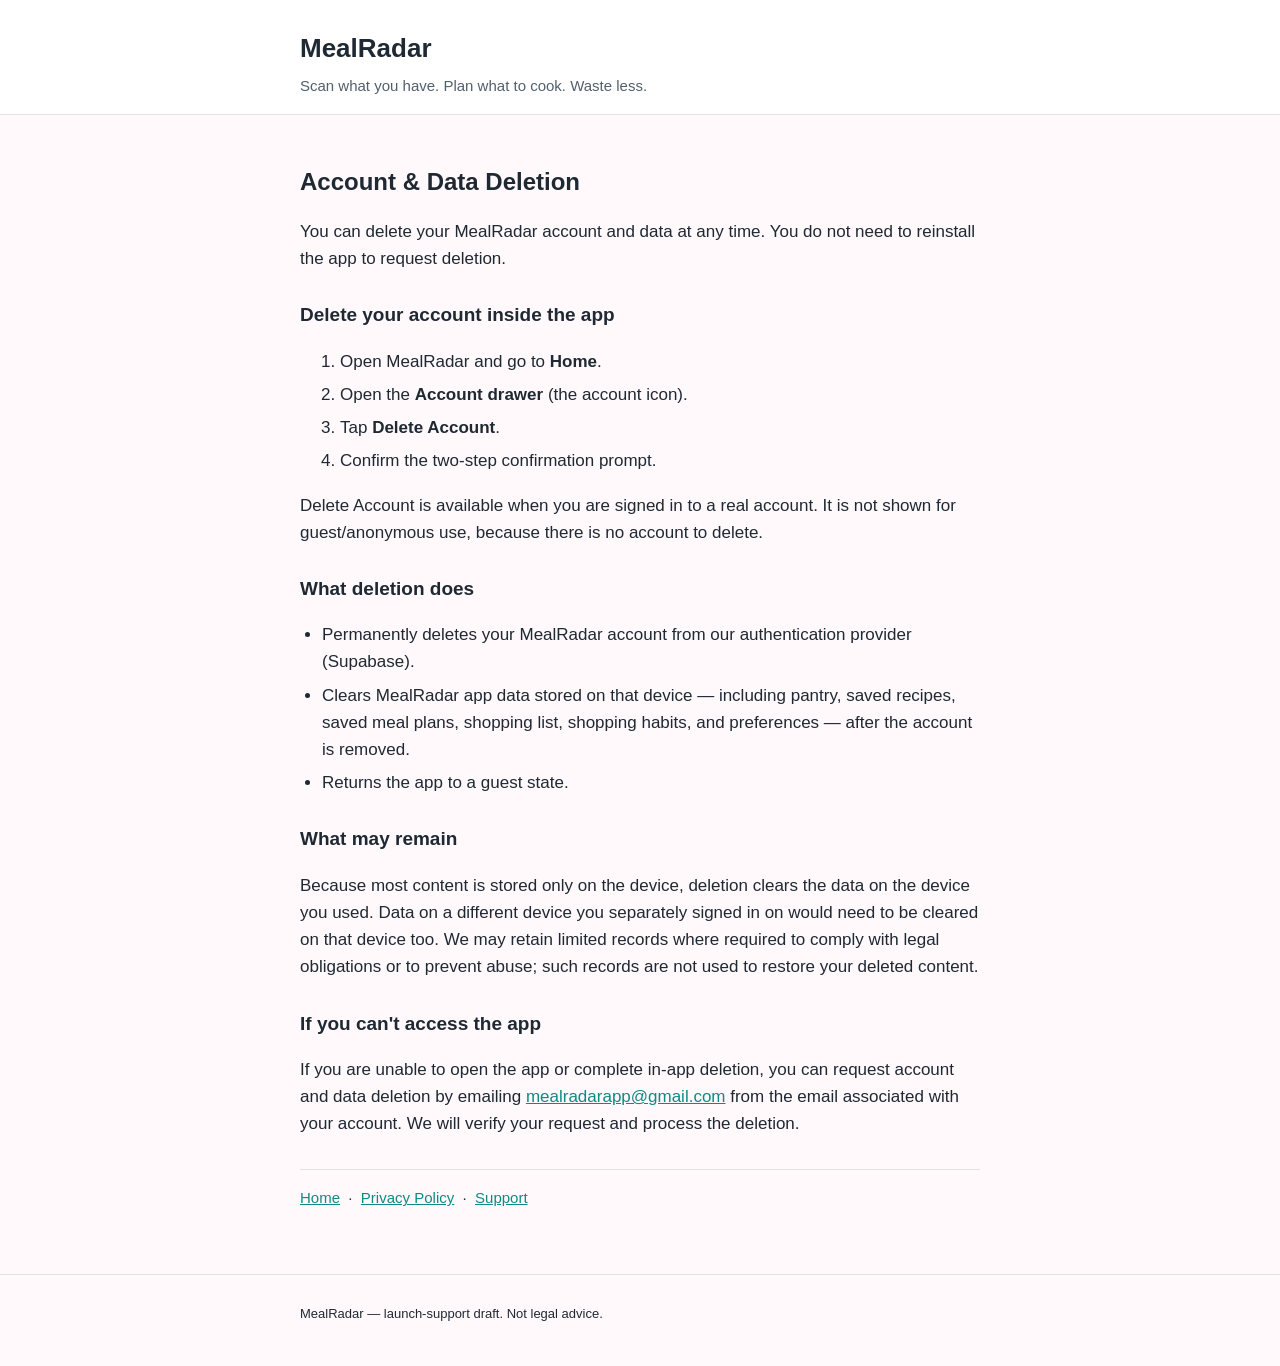
==== delete-account.html @ 0b4d072e "Initial MealRadar legal site" ====
<!DOCTYPE html>
<html lang="en">
<head>
  <meta charset="utf-8" />
  <meta name="viewport" content="width=device-width, initial-scale=1" />
  <title>MealRadar — Account &amp; Data Deletion</title>
  <meta name="description" content="How to delete your MealRadar account and data." />
  <link rel="stylesheet" href="styles.css" />
</head>
<body>
  <header class="site">
    <div class="wrap">
      <p class="brand">MealRadar</p>
      <p class="tagline">Scan what you have. Plan what to cook. Waste less.</p>
    </div>
  </header>

  <main class="wrap">
    <h1>Account &amp; Data Deletion</h1>
    <p>You can delete your MealRadar account and data at any time. You do not need
      to reinstall the app to request deletion.</p>

    <h2>Delete your account inside the app</h2>
    <ol>
      <li>Open MealRadar and go to <strong>Home</strong>.</li>
      <li>Open the <strong>Account drawer</strong> (the account icon).</li>
      <li>Tap <strong>Delete Account</strong>.</li>
      <li>Confirm the two-step confirmation prompt.</li>
    </ol>
    <p>Delete Account is available when you are signed in to a real account. It is
      not shown for guest/anonymous use, because there is no account to delete.</p>

    <h2>What deletion does</h2>
    <ul>
      <li>Permanently deletes your MealRadar account from our authentication
        provider (Supabase).</li>
      <li>Clears MealRadar app data stored on that device — including pantry,
        saved recipes, saved meal plans, shopping list, shopping habits, and
        preferences — after the account is removed.</li>
      <li>Returns the app to a guest state.</li>
    </ul>

    <h2>What may remain</h2>
    <p>Because most content is stored only on the device, deletion clears the data
      on the device you used. Data on a different device you separately signed in
      on would need to be cleared on that device too. We may retain limited
      records where required to comply with legal obligations or to prevent
      abuse; such records are not used to restore your deleted content.</p>

    <h2>If you can't access the app</h2>
    <p>If you are unable to open the app or complete in-app deletion, you can
      request account and data deletion by emailing
      <a href="mailto:mealradarapp@gmail.com">mealradarapp@gmail.com</a> from the email
      associated with your account. We will verify your request and process the
      deletion.
    </p>

    <div class="backlinks">
      <a href="index.html">Home</a> &nbsp;·&nbsp;
      <a href="privacy.html">Privacy Policy</a> &nbsp;·&nbsp;
      <a href="support.html">Support</a>
    </div>
  </main>

  <footer class="site">
    <div class="wrap">
      <p>MealRadar — launch-support draft. Not legal advice.</p>
    </div>
  </footer>
</body>
</html>
---- styles.css ----
/* MealRadar legal/support static styles. No external fonts, CDNs, or scripts. */
:root {
  --bg: #fff9fb;
  --surface: #ffffff;
  --text: #1f2933;
  --muted: #52606d;
  --accent: #0f8a82; /* teal — meets contrast on white */
  --border: #e2e2e6;
  --maxw: 720px;
}

* { box-sizing: border-box; }

html { -webkit-text-size-adjust: 100%; }

body {
  margin: 0;
  background: var(--bg);
  color: var(--text);
  font-family: -apple-system, BlinkMacSystemFont, "Segoe UI", Roboto, Helvetica, Arial, sans-serif;
  line-height: 1.6;
  font-size: 17px;
}

.wrap {
  max-width: var(--maxw);
  margin: 0 auto;
  padding: 24px 20px 64px;
}

header.site {
  border-bottom: 1px solid var(--border);
  background: var(--surface);
}

header.site .wrap {
  padding-bottom: 16px;
  padding-top: 28px;
}

.brand {
  font-size: 26px;
  font-weight: 800;
  margin: 0;
  color: var(--text);
}

.tagline {
  margin: 4px 0 0;
  color: var(--muted);
  font-size: 15px;
}

h1 { font-size: 24px; margin: 24px 0 8px; }
h2 { font-size: 19px; margin: 28px 0 8px; }
p, li { color: var(--text); }
.muted { color: var(--muted); }
.small { font-size: 14px; }

a { color: var(--accent); }
a:focus-visible { outline: 3px solid var(--accent); outline-offset: 2px; border-radius: 4px; }

ul { padding-left: 22px; }
li { margin-bottom: 6px; }

.card {
  background: var(--surface);
  border: 1px solid var(--border);
  border-radius: 14px;
  padding: 18px 18px;
  margin: 14px 0;
}

.nav-links {
  list-style: none;
  padding: 0;
  margin: 16px 0 0;
  display: flex;
  flex-wrap: wrap;
  gap: 12px;
}

.nav-links a {
  display: inline-block;
  padding: 12px 16px;
  border: 1px solid var(--border);
  border-radius: 12px;
  background: var(--surface);
  text-decoration: none;
  font-weight: 700;
  min-height: 44px;
}

.todo {
  background: #fff4e5;
  border: 1px solid #f0c27a;
  color: #6b4a16;
  border-radius: 10px;
  padding: 10px 14px;
  font-size: 14px;
}

.backlinks {
  margin-top: 32px;
  padding-top: 16px;
  border-top: 1px solid var(--border);
  font-size: 15px;
}

footer.site {
  border-top: 1px solid var(--border);
  color: var(--muted);
  font-size: 13px;
}

footer.site .wrap { padding-top: 16px; padding-bottom: 28px; }

@media (max-width: 480px) {
  body { font-size: 16px; }
  .brand { font-size: 22px; }
}
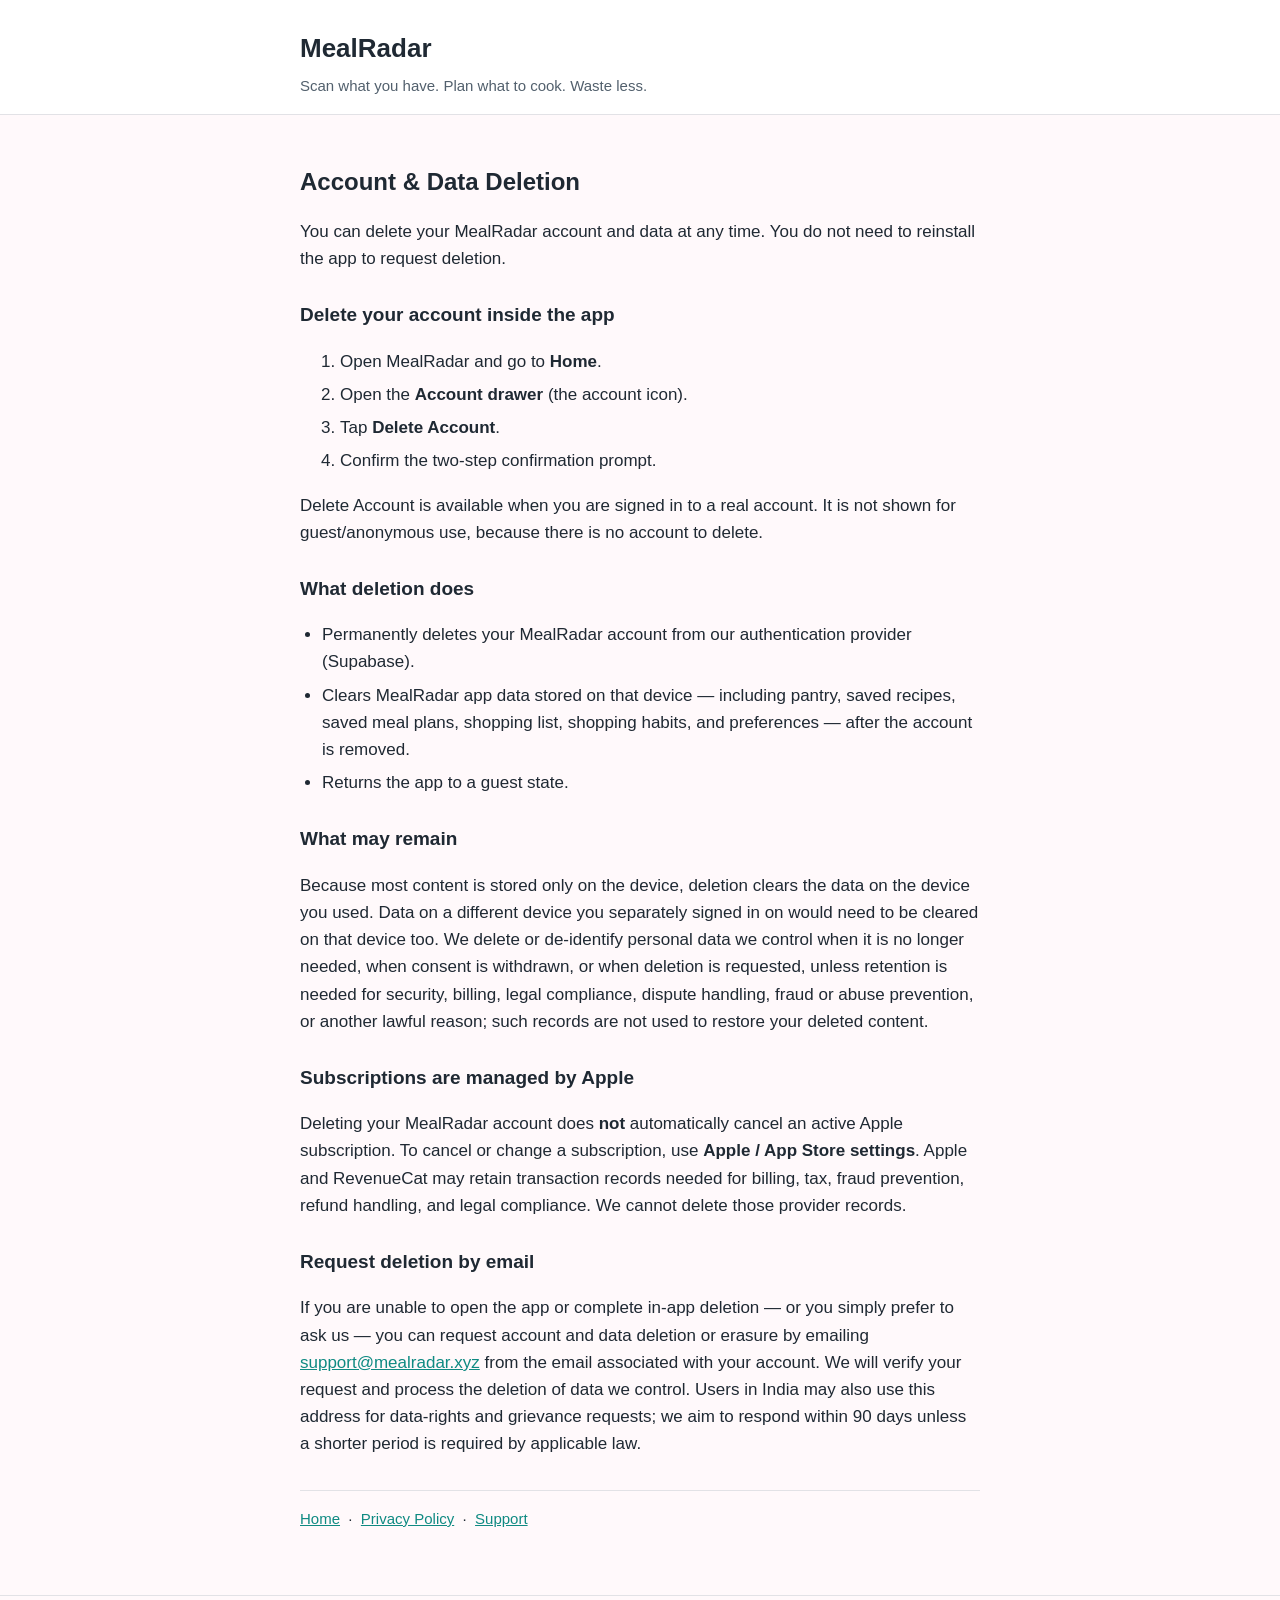
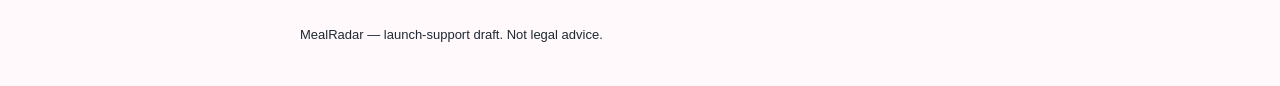
==== commit e67c45aa: "Update privacy pages for DPDP readiness" ====
--- a/delete-account.html
+++ b/delete-account.html
@@ -43,17 +43,29 @@
     <h2>What may remain</h2>
     <p>Because most content is stored only on the device, deletion clears the data
       on the device you used. Data on a different device you separately signed in
-      on would need to be cleared on that device too. We may retain limited
-      records where required to comply with legal obligations or to prevent
-      abuse; such records are not used to restore your deleted content.</p>
+      on would need to be cleared on that device too. We delete or de-identify
+      personal data we control when it is no longer needed, when consent is
+      withdrawn, or when deletion is requested, unless retention is needed for
+      security, billing, legal compliance, dispute handling, fraud or abuse
+      prevention, or another lawful reason; such records are not used to restore
+      your deleted content.</p>
 
-    <h2>If you can't access the app</h2>
-    <p>If you are unable to open the app or complete in-app deletion, you can
-      request account and data deletion by emailing
-      <a href="mailto:mealradarapp@gmail.com">mealradarapp@gmail.com</a> from the email
-      associated with your account. We will verify your request and process the
-      deletion.
-    </p>
+    <h2>Subscriptions are managed by Apple</h2>
+    <p>Deleting your MealRadar account does <strong>not</strong> automatically
+      cancel an active Apple subscription. To cancel or change a subscription, use
+      <strong>Apple / App Store settings</strong>. Apple and RevenueCat may retain
+      transaction records needed for billing, tax, fraud prevention, refund
+      handling, and legal compliance. We cannot delete those provider records.</p>
+
+    <h2>Request deletion by email</h2>
+    <p>If you are unable to open the app or complete in-app deletion — or you
+      simply prefer to ask us — you can request account and data deletion or
+      erasure by emailing
+      <a href="mailto:support@mealradar.xyz">support@mealradar.xyz</a> from the
+      email associated with your account. We will verify your request and process
+      the deletion of data we control. Users in India may also use this address
+      for data-rights and grievance requests; we aim to respond within 90 days
+      unless a shorter period is required by applicable law.</p>
 
     <div class="backlinks">
       <a href="index.html">Home</a> &nbsp;·&nbsp;
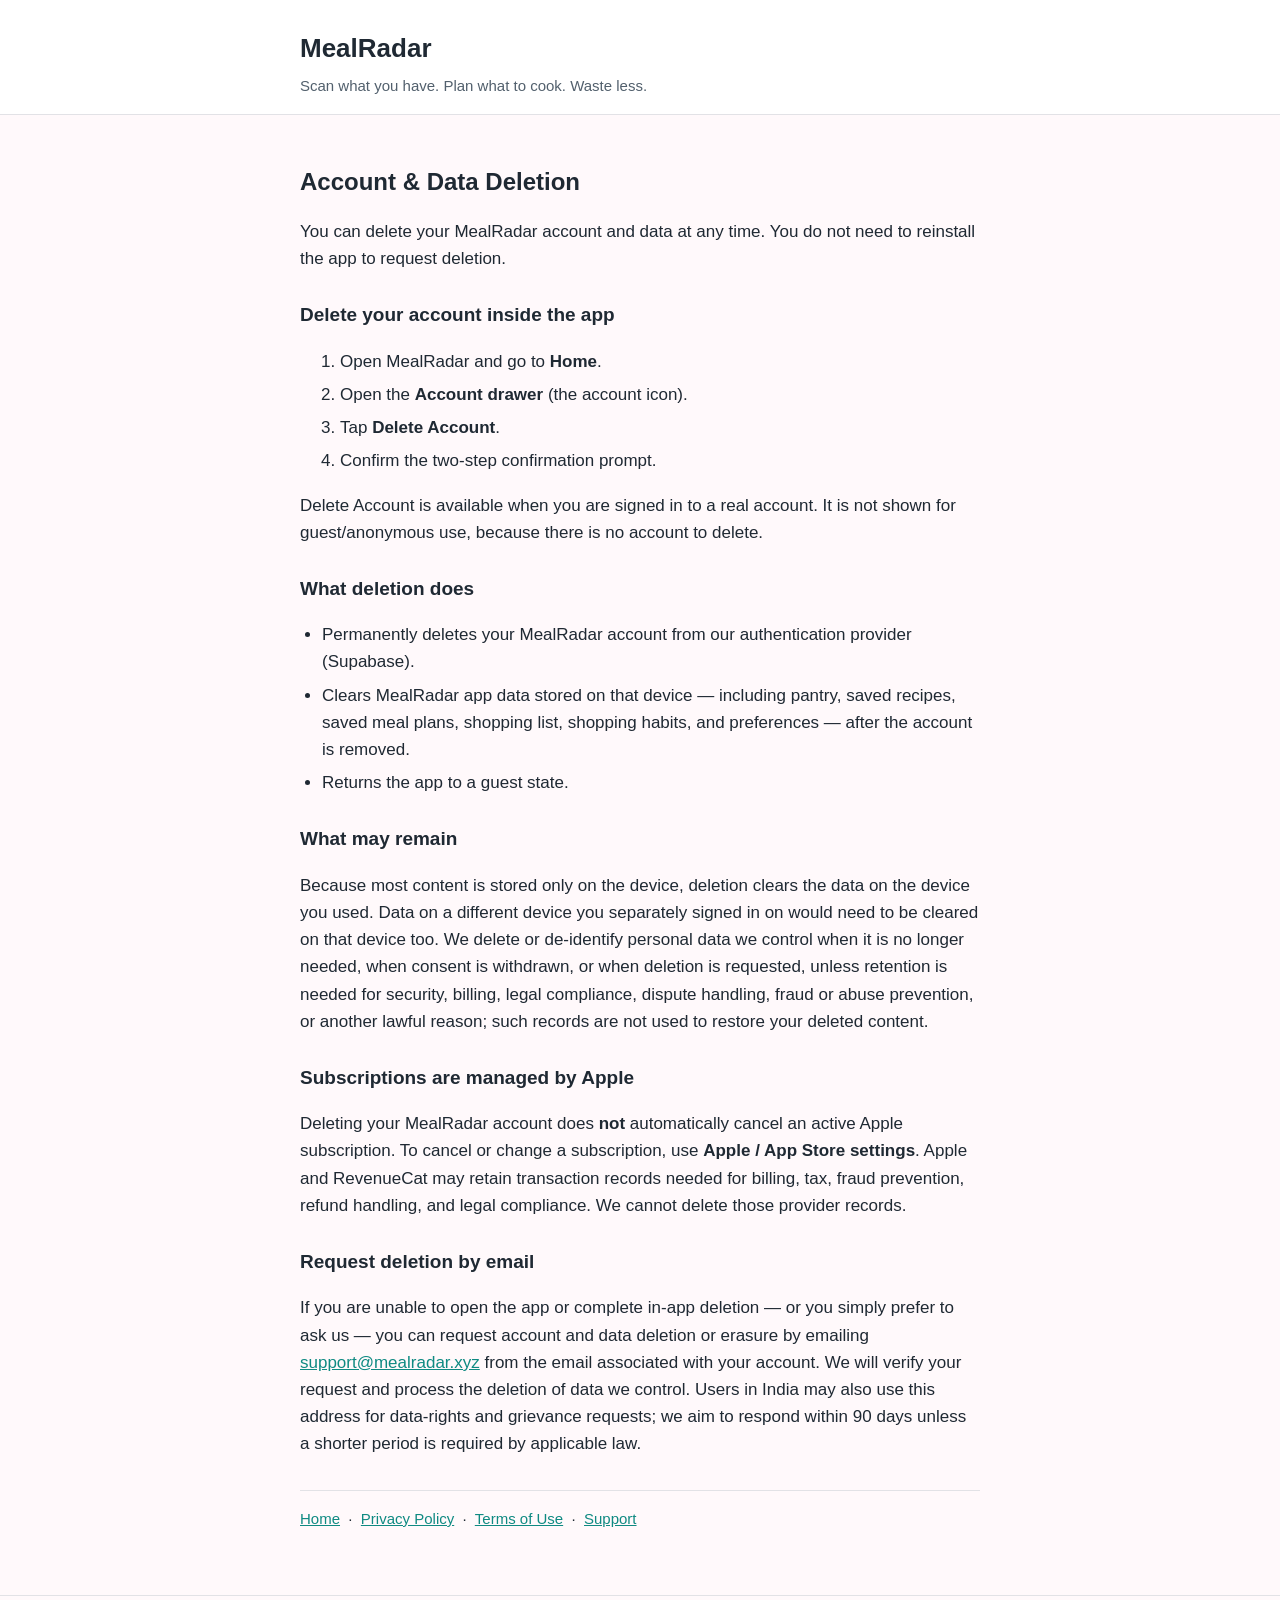
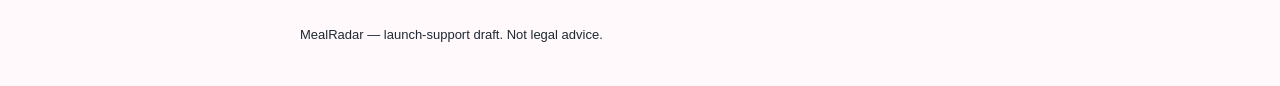
==== commit 445bd7d3: "Add Terms of Use page" ====
--- a/delete-account.html
+++ b/delete-account.html
@@ -70,6 +70,7 @@
     <div class="backlinks">
       <a href="index.html">Home</a> &nbsp;·&nbsp;
       <a href="privacy.html">Privacy Policy</a> &nbsp;·&nbsp;
+      <a href="terms.html">Terms of Use</a> &nbsp;·&nbsp;
       <a href="support.html">Support</a>
     </div>
   </main>
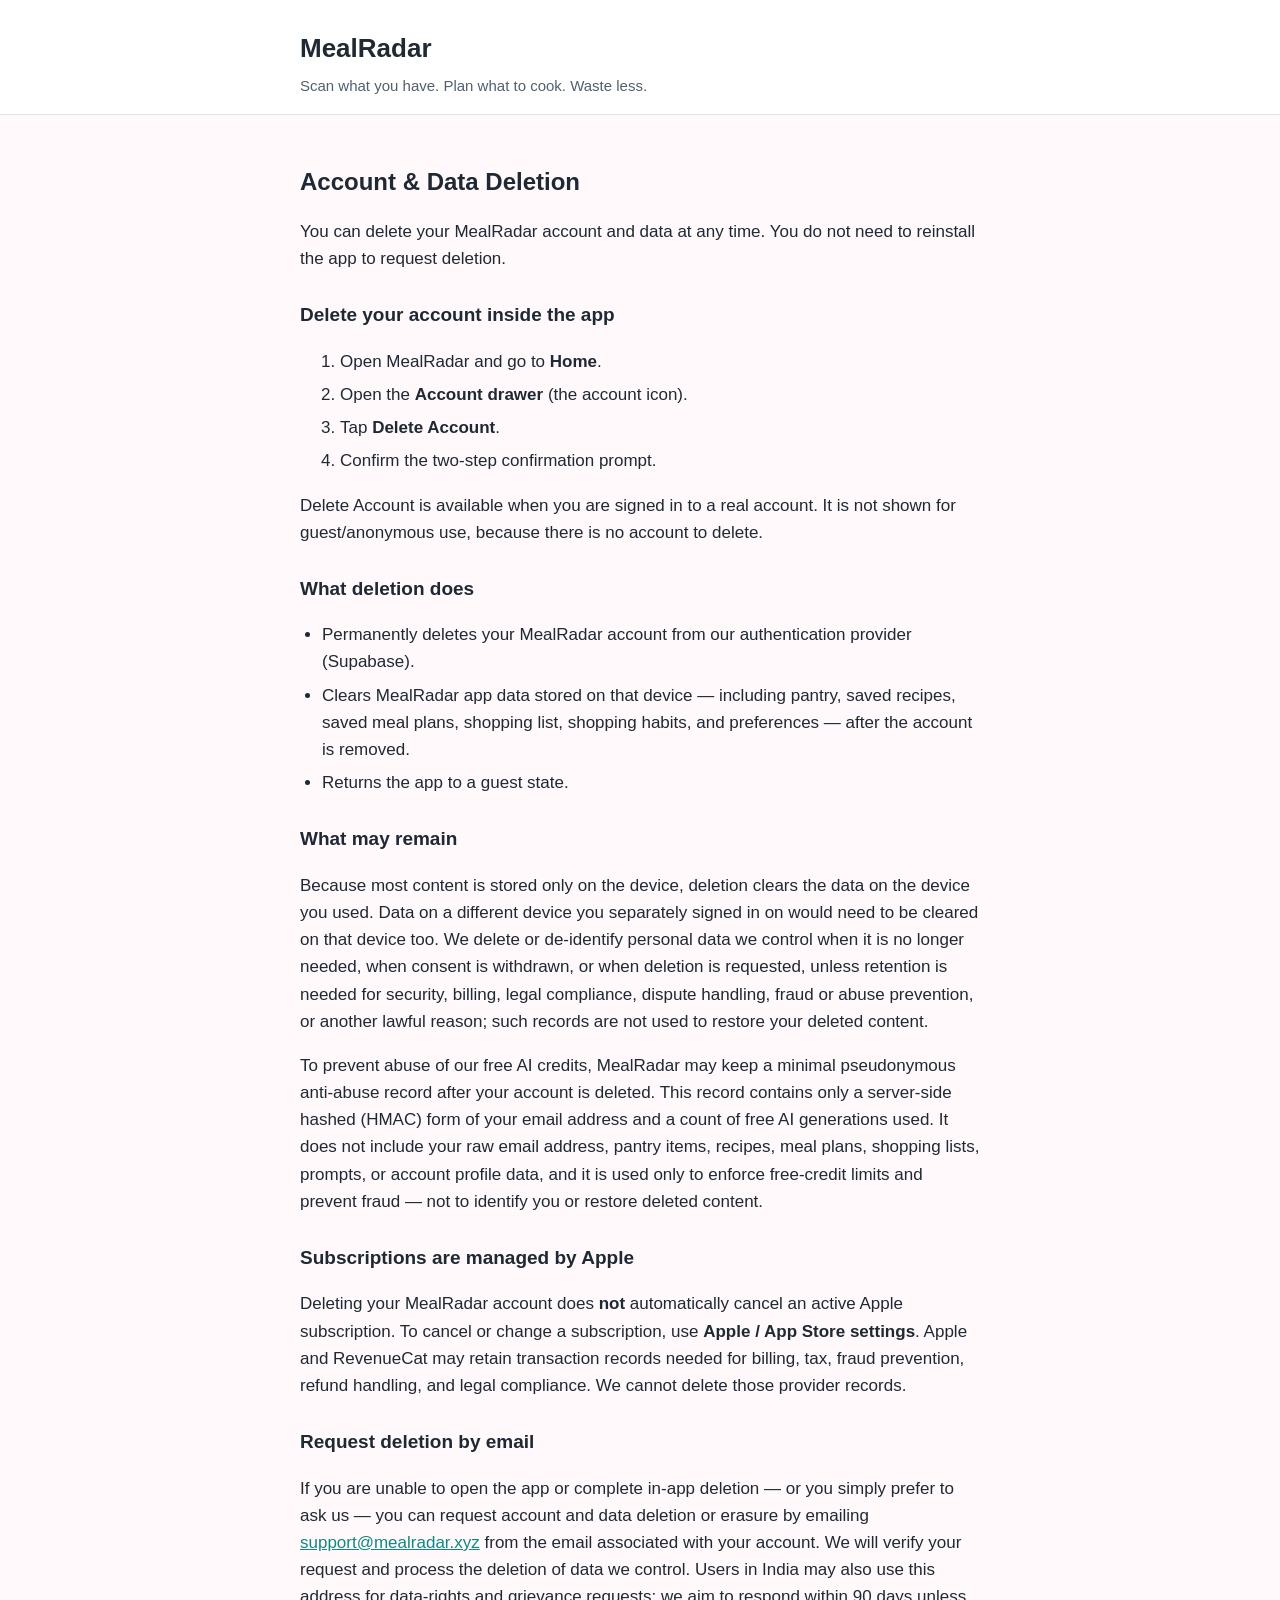
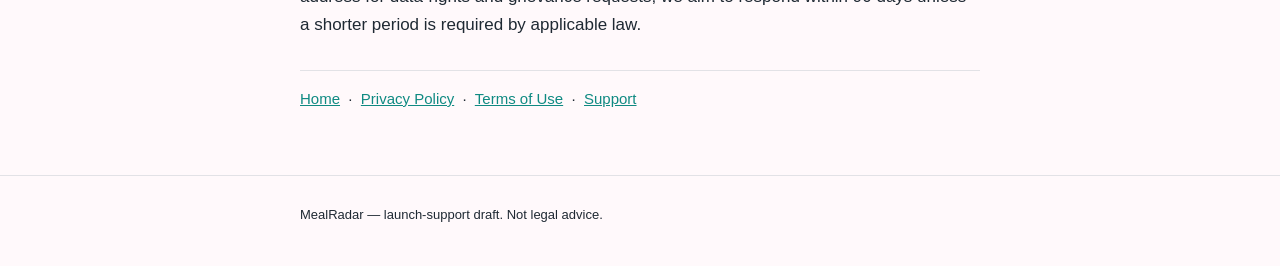
==== commit 5722e52c: "Add anti-abuse ledger disclosure" ====
--- a/delete-account.html
+++ b/delete-account.html
@@ -49,6 +49,13 @@
       security, billing, legal compliance, dispute handling, fraud or abuse
       prevention, or another lawful reason; such records are not used to restore
       your deleted content.</p>
+    <p>To prevent abuse of our free AI credits, MealRadar may keep a minimal
+      pseudonymous anti-abuse record after your account is deleted. This record
+      contains only a server-side hashed (HMAC) form of your email address and a
+      count of free AI generations used. It does not include your raw email
+      address, pantry items, recipes, meal plans, shopping lists, prompts, or
+      account profile data, and it is used only to enforce free-credit limits and
+      prevent fraud — not to identify you or restore deleted content.</p>
 
     <h2>Subscriptions are managed by Apple</h2>
     <p>Deleting your MealRadar account does <strong>not</strong> automatically
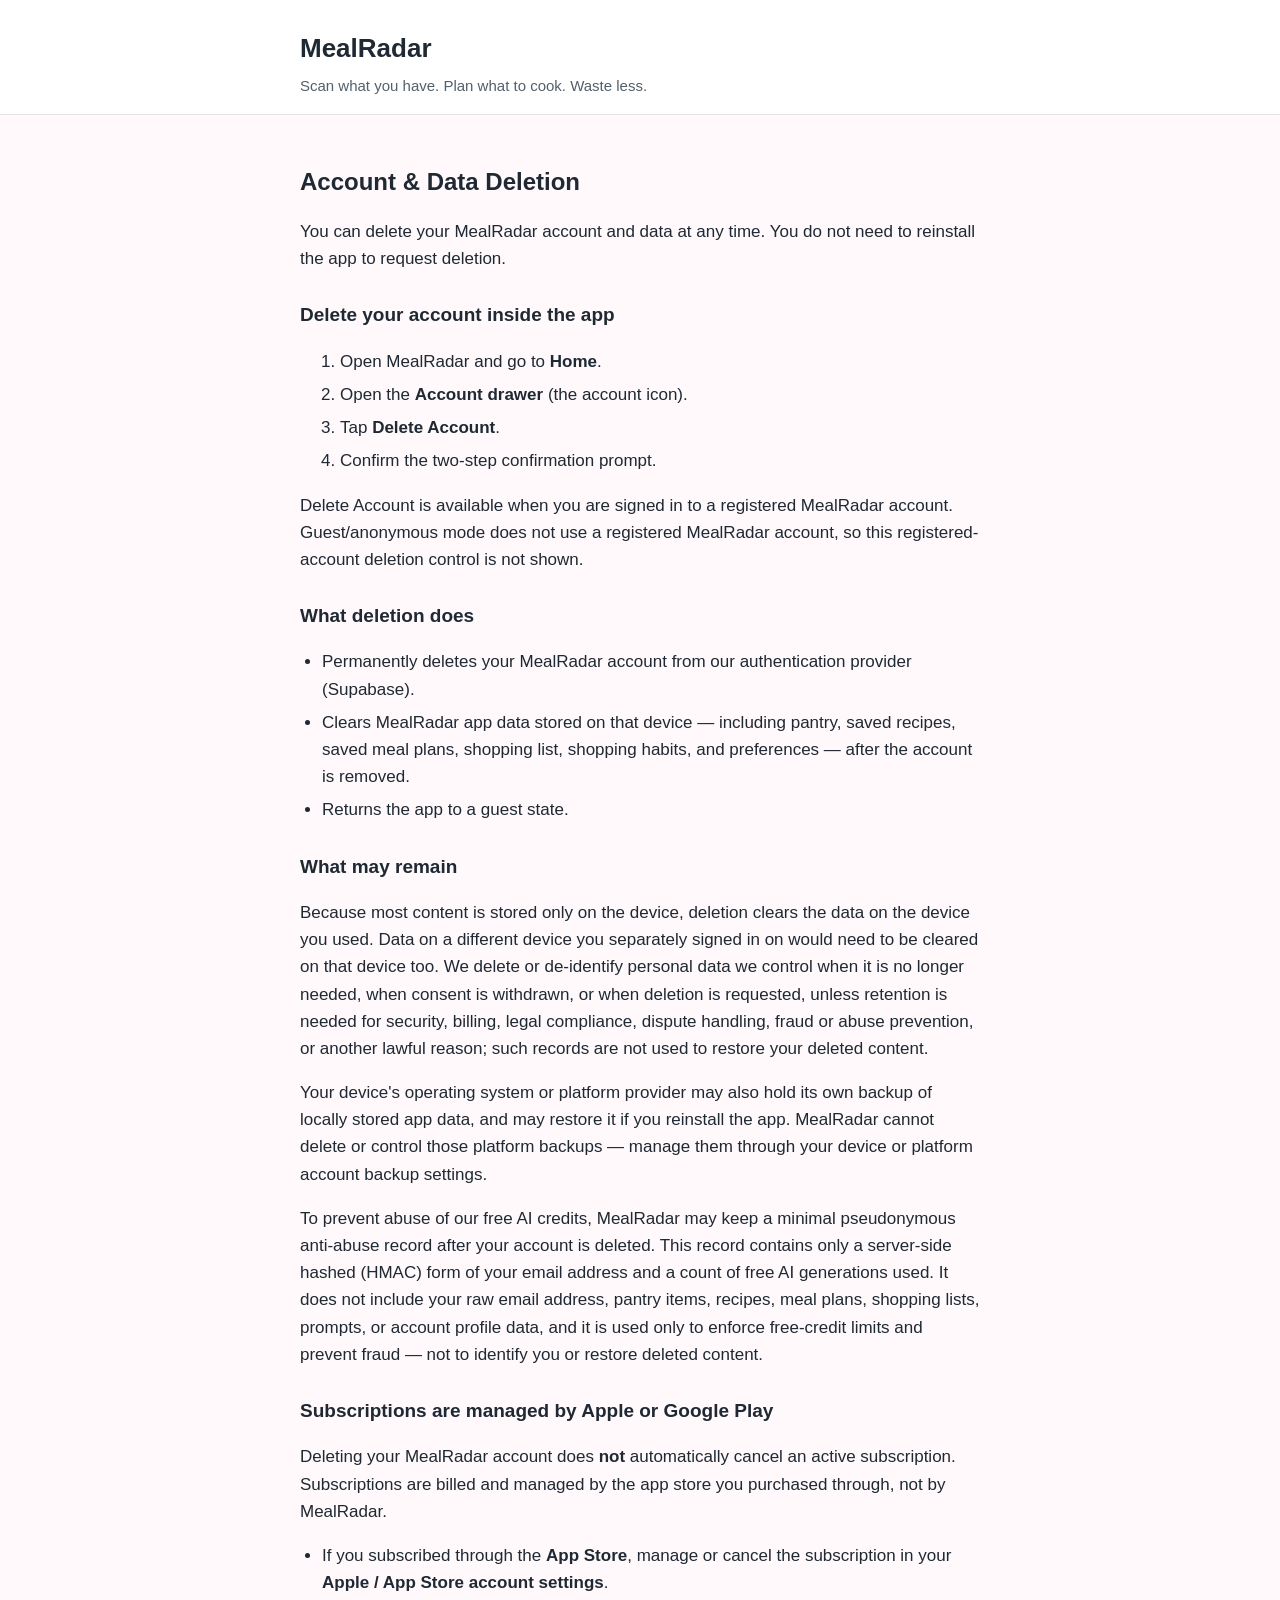
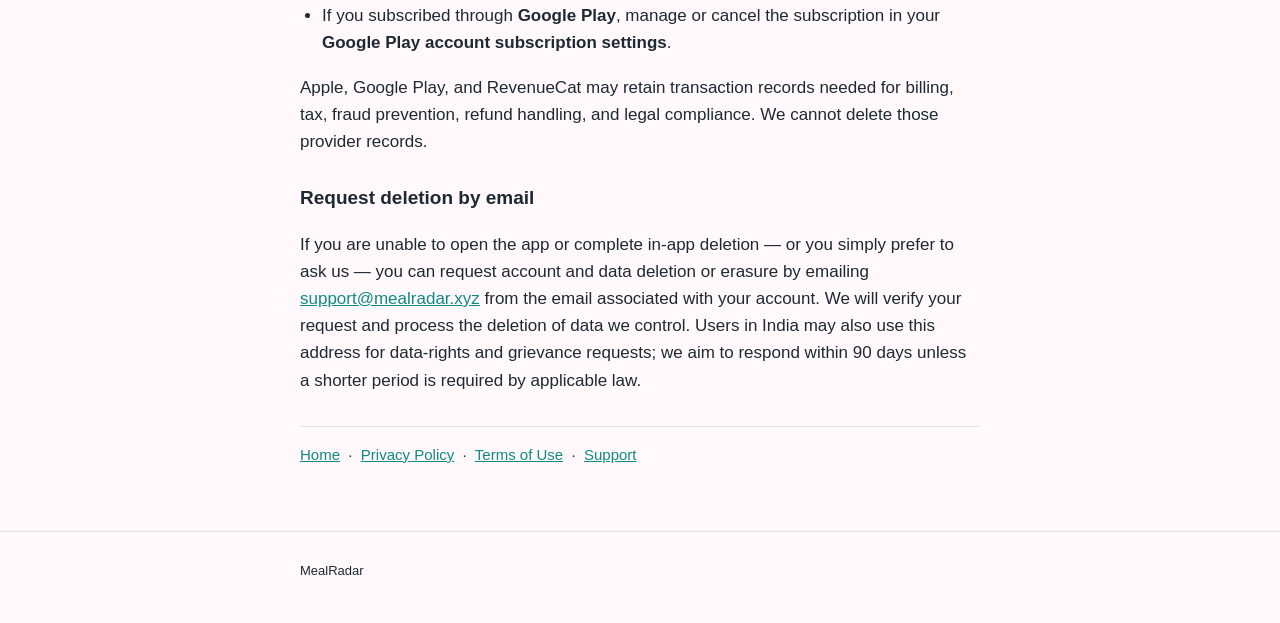
==== commit 4c757ca4: "Update legal pages for Google Play launch Co-Authored-By: Claude Opus 5 <noreply@anthropic.com>" ====
--- a/delete-account.html
+++ b/delete-account.html
@@ -27,8 +27,9 @@
       <li>Tap <strong>Delete Account</strong>.</li>
       <li>Confirm the two-step confirmation prompt.</li>
     </ol>
-    <p>Delete Account is available when you are signed in to a real account. It is
-      not shown for guest/anonymous use, because there is no account to delete.</p>
+    <p>Delete Account is available when you are signed in to a registered
+      MealRadar account. Guest/anonymous mode does not use a registered MealRadar
+      account, so this registered-account deletion control is not shown.</p>
 
     <h2>What deletion does</h2>
     <ul>
@@ -49,6 +50,10 @@
       security, billing, legal compliance, dispute handling, fraud or abuse
       prevention, or another lawful reason; such records are not used to restore
       your deleted content.</p>
+    <p>Your device's operating system or platform provider may also hold its own
+      backup of locally stored app data, and may restore it if you reinstall the
+      app. MealRadar cannot delete or control those platform backups — manage
+      them through your device or platform account backup settings.</p>
     <p>To prevent abuse of our free AI credits, MealRadar may keep a minimal
       pseudonymous anti-abuse record after your account is deleted. This record
       contains only a server-side hashed (HMAC) form of your email address and a
@@ -57,12 +62,21 @@
       account profile data, and it is used only to enforce free-credit limits and
       prevent fraud — not to identify you or restore deleted content.</p>
 
-    <h2>Subscriptions are managed by Apple</h2>
+    <h2>Subscriptions are managed by Apple or Google Play</h2>
     <p>Deleting your MealRadar account does <strong>not</strong> automatically
-      cancel an active Apple subscription. To cancel or change a subscription, use
-      <strong>Apple / App Store settings</strong>. Apple and RevenueCat may retain
-      transaction records needed for billing, tax, fraud prevention, refund
-      handling, and legal compliance. We cannot delete those provider records.</p>
+      cancel an active subscription. Subscriptions are billed and managed by the
+      app store you purchased through, not by MealRadar.</p>
+    <ul>
+      <li>If you subscribed through the <strong>App Store</strong>, manage or
+        cancel the subscription in your <strong>Apple / App Store account
+        settings</strong>.</li>
+      <li>If you subscribed through <strong>Google Play</strong>, manage or
+        cancel the subscription in your <strong>Google Play account
+        subscription settings</strong>.</li>
+    </ul>
+    <p>Apple, Google Play, and RevenueCat may retain transaction records needed
+      for billing, tax, fraud prevention, refund handling, and legal compliance.
+      We cannot delete those provider records.</p>
 
     <h2>Request deletion by email</h2>
     <p>If you are unable to open the app or complete in-app deletion — or you
@@ -84,7 +98,7 @@
 
   <footer class="site">
     <div class="wrap">
-      <p>MealRadar — launch-support draft. Not legal advice.</p>
+      <p>MealRadar</p>
     </div>
   </footer>
 </body>
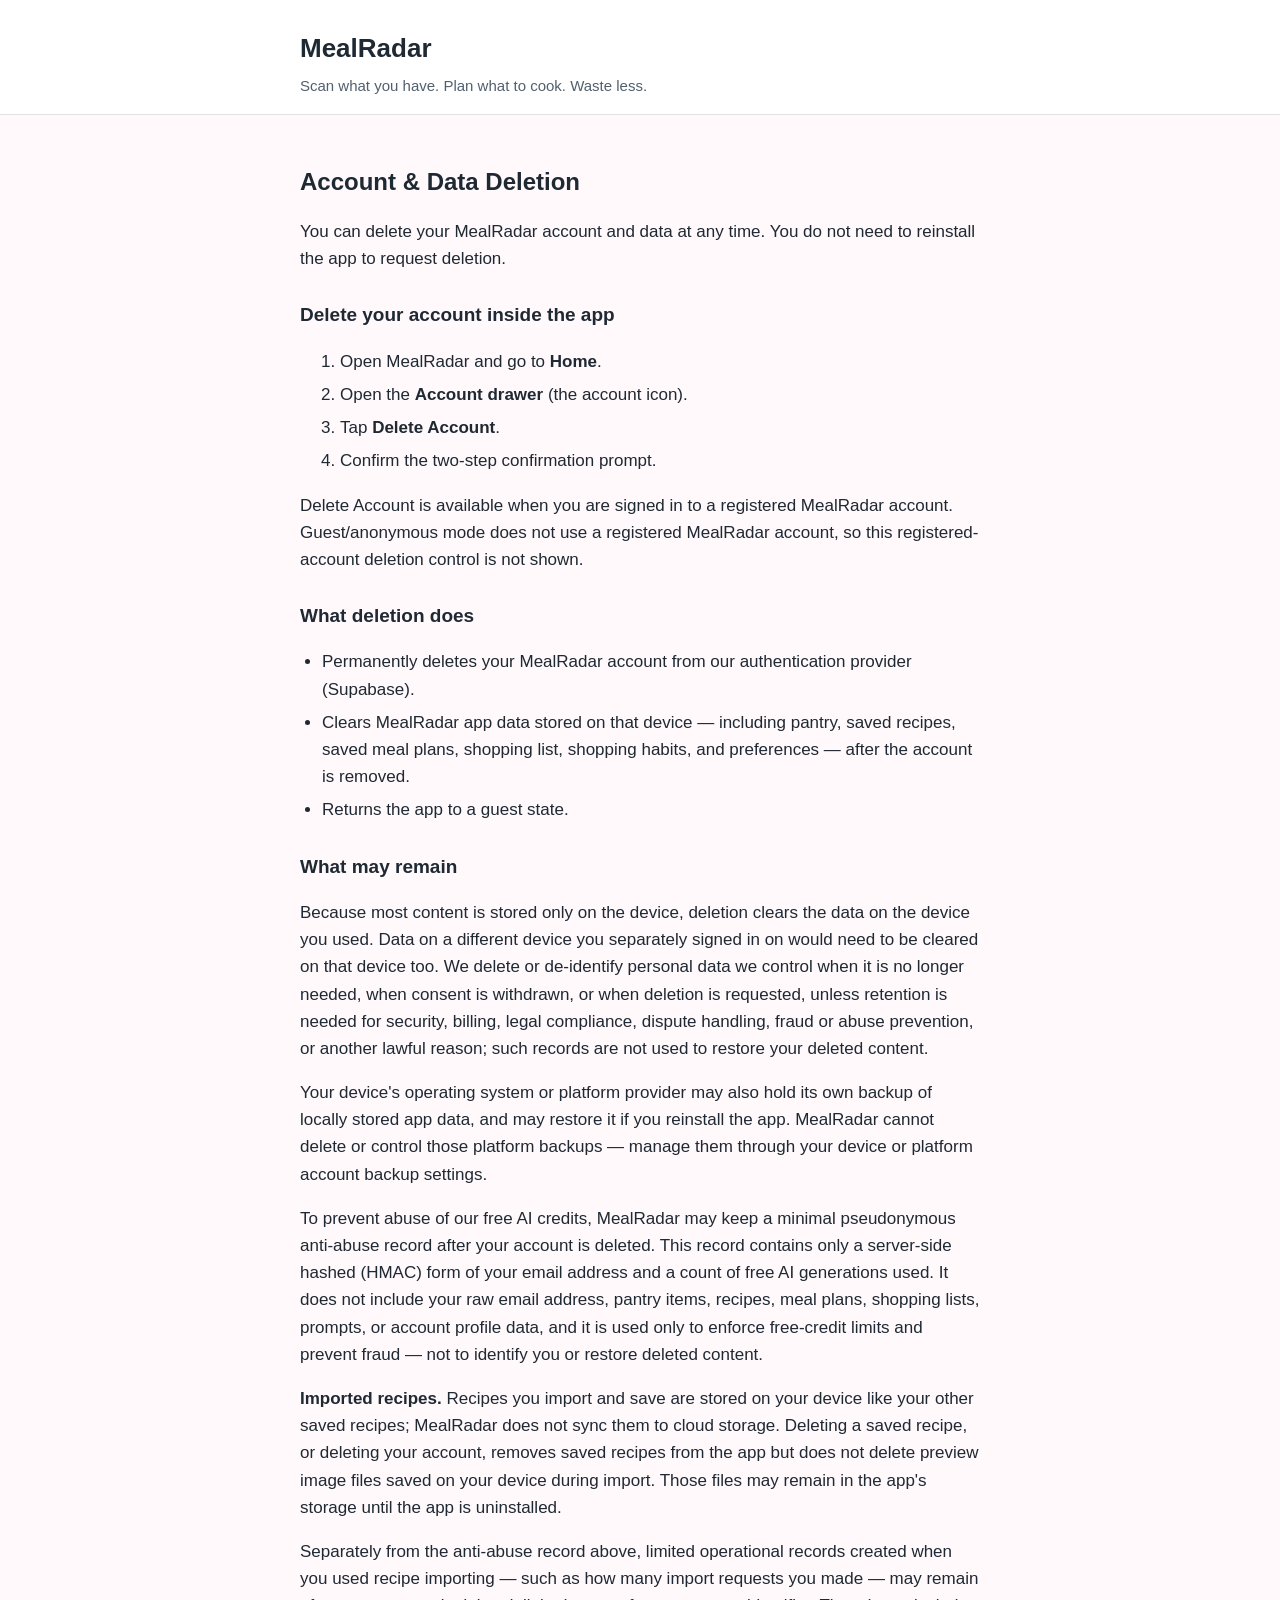
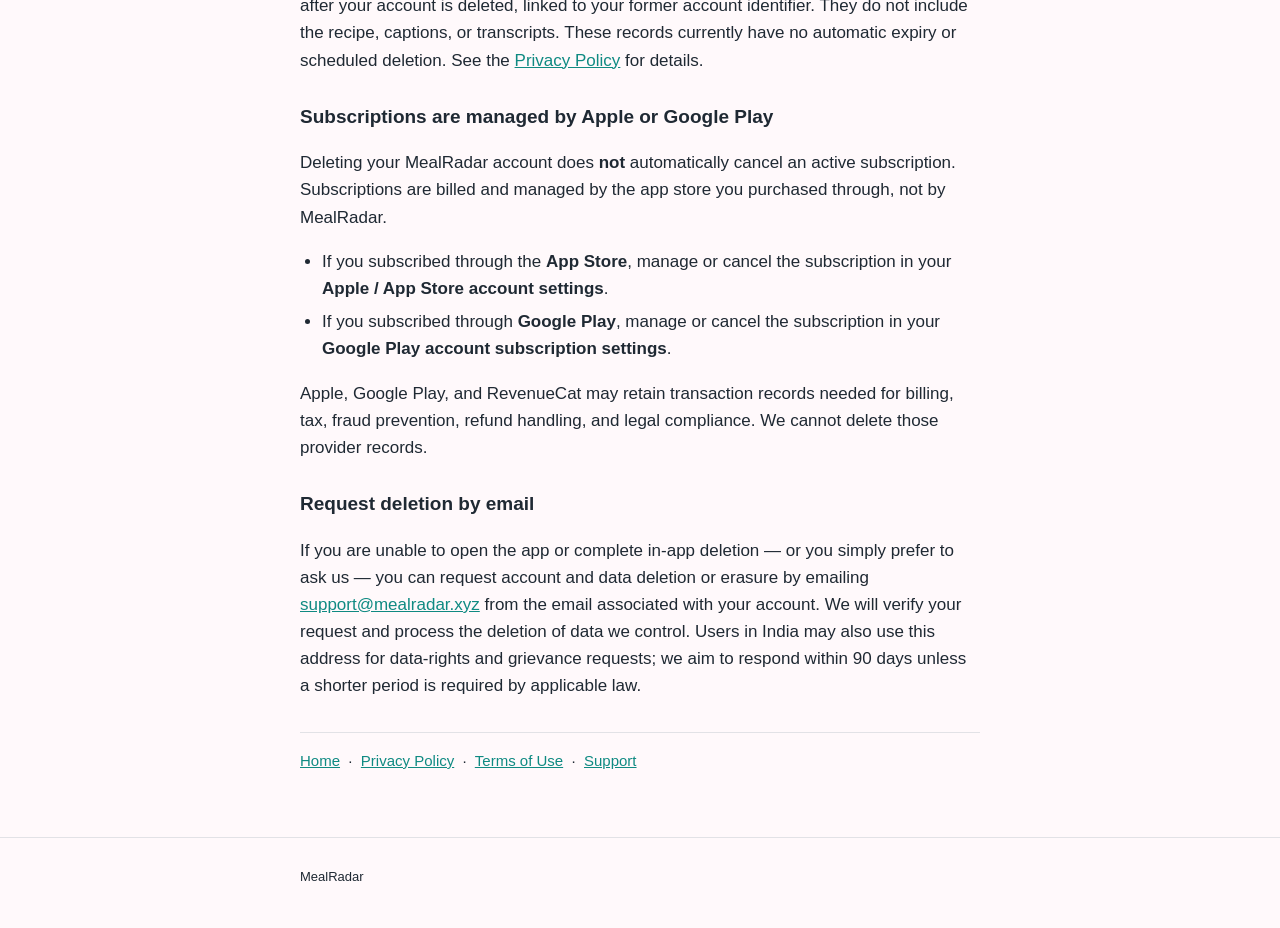
==== commit 92841f56: "docs: add recipe import data deletion disclosures" ====
--- a/delete-account.html
+++ b/delete-account.html
@@ -61,6 +61,19 @@
       address, pantry items, recipes, meal plans, shopping lists, prompts, or
       account profile data, and it is used only to enforce free-credit limits and
       prevent fraud — not to identify you or restore deleted content.</p>
+    <p><strong>Imported recipes.</strong> Recipes you import and save are stored
+      on your device like your other saved recipes; MealRadar does not sync them
+      to cloud storage. Deleting a saved recipe, or deleting your account,
+      removes saved recipes from the app but does not delete preview image files
+      saved on your device during import. Those files may remain in the app's
+      storage until the app is uninstalled.</p>
+    <p>Separately from the anti-abuse record above, limited operational records
+      created when you used recipe importing — such as how many import requests
+      you made — may remain after your account is deleted, linked to your former
+      account identifier. They do not include the recipe, captions, or
+      transcripts. These records currently have no automatic expiry or scheduled
+      deletion. See the <a href="privacy.html">Privacy Policy</a> for
+      details.</p>
 
     <h2>Subscriptions are managed by Apple or Google Play</h2>
     <p>Deleting your MealRadar account does <strong>not</strong> automatically
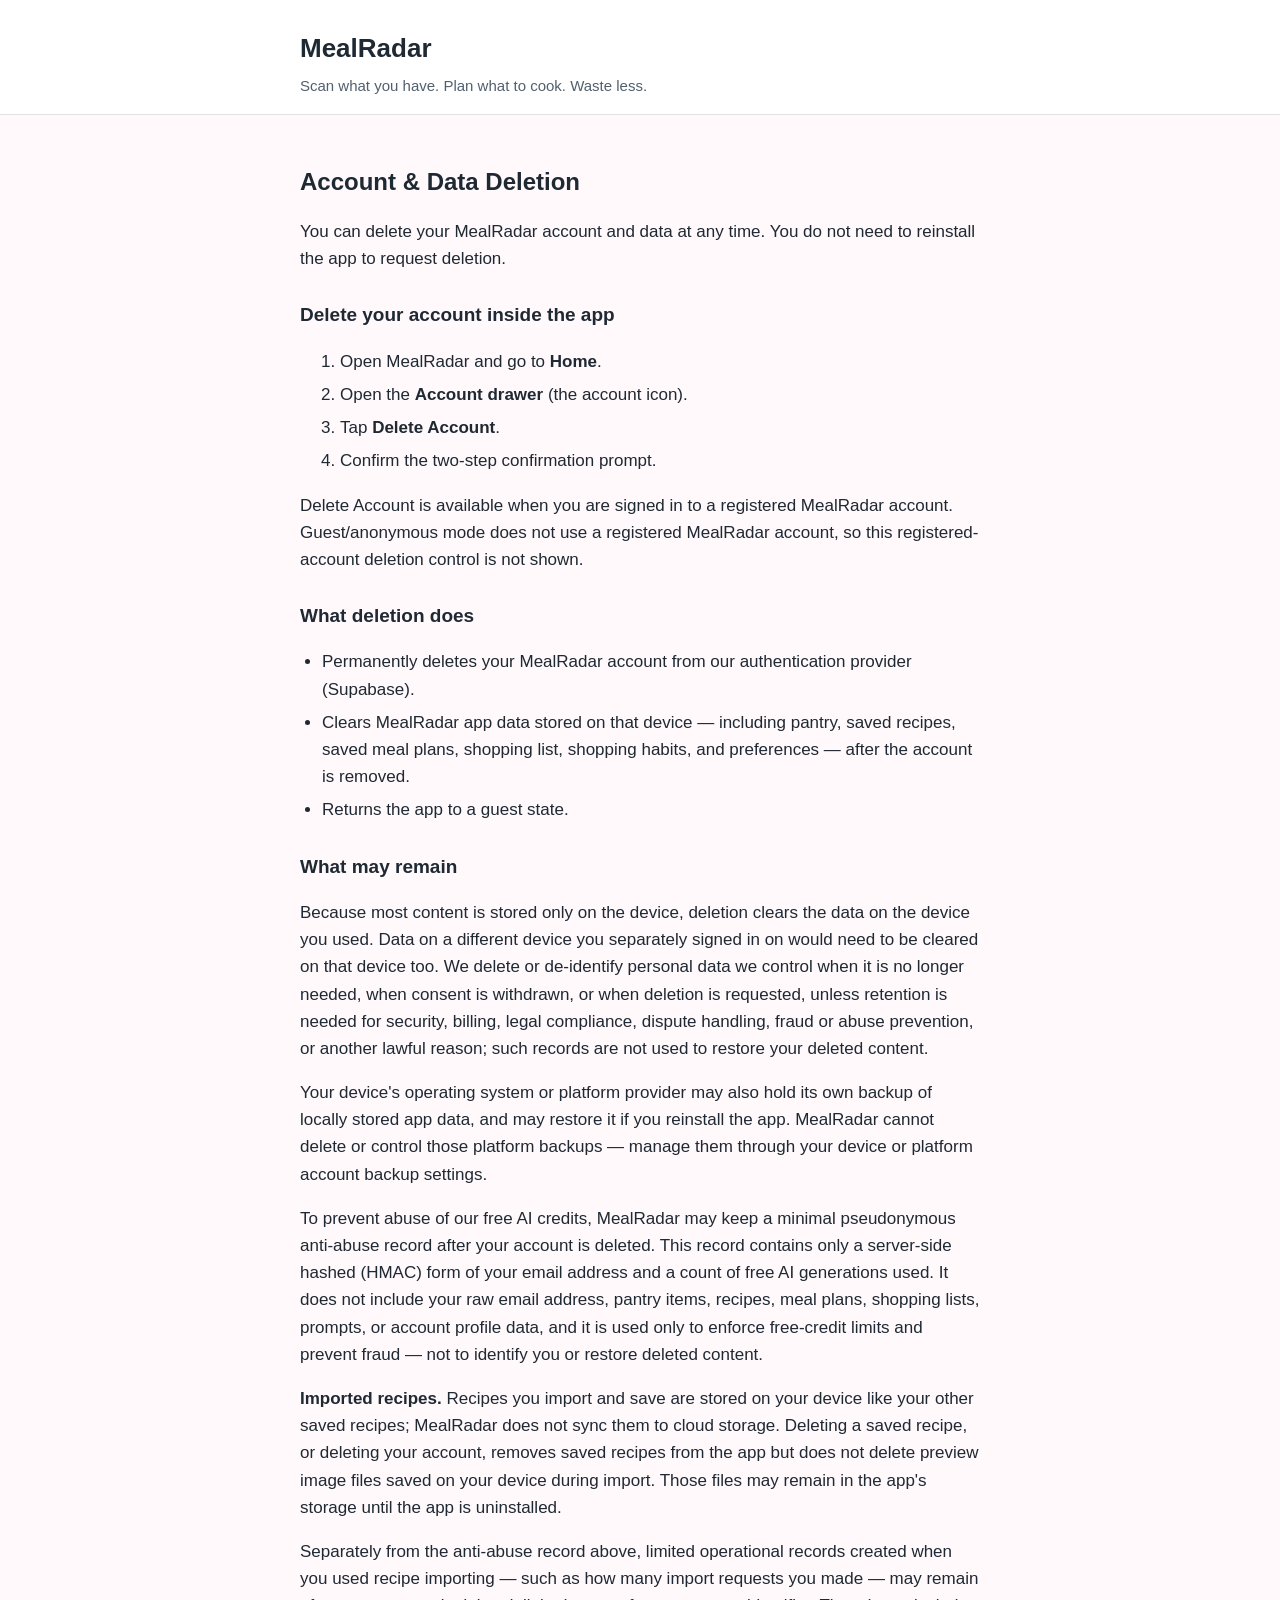
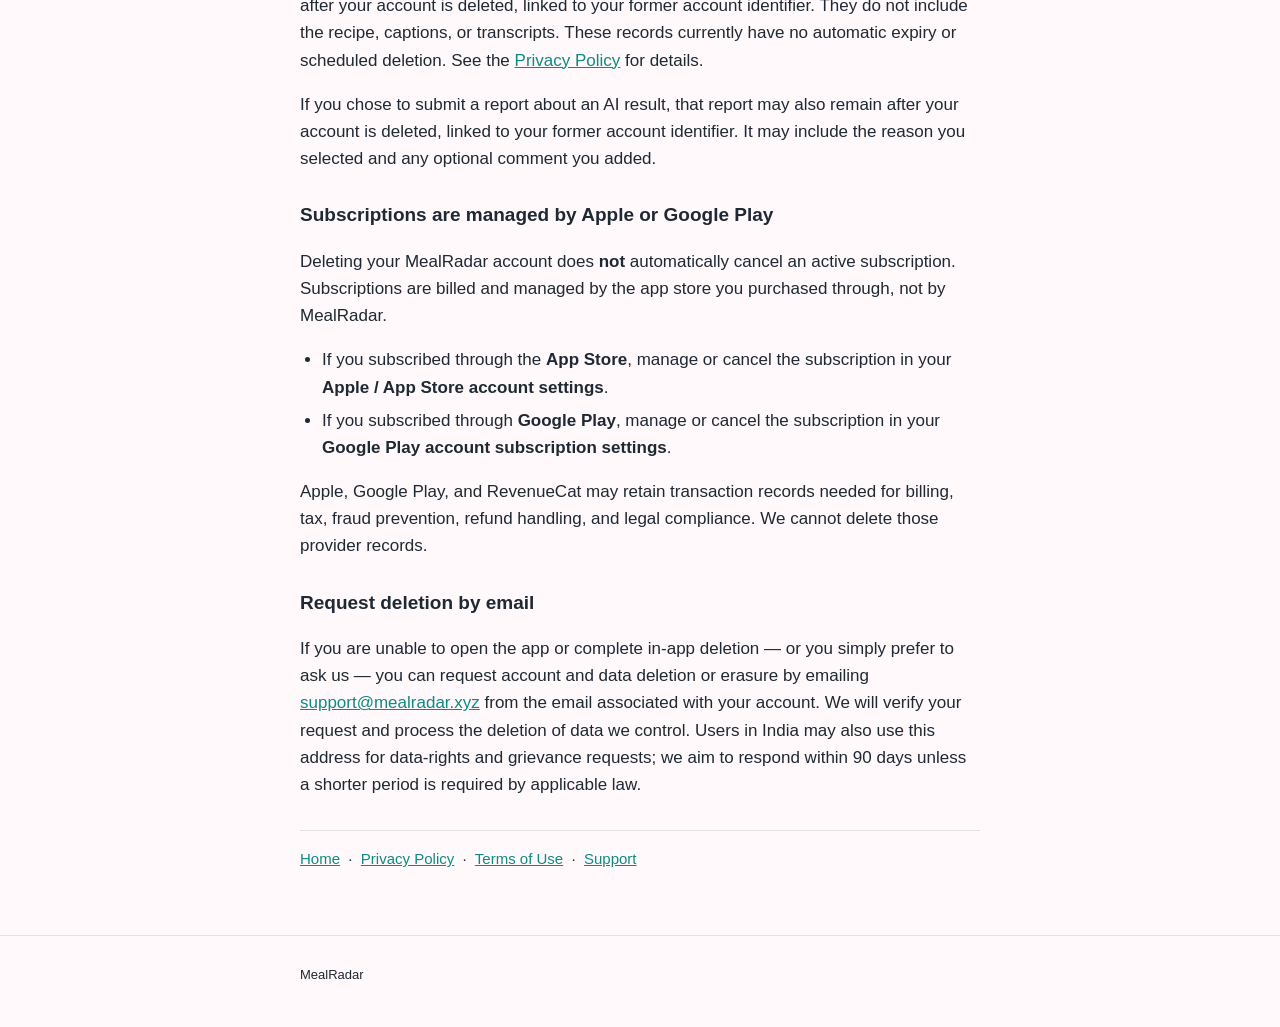
==== commit 1eeaf2ea: "docs: disclose retained AI feedback reports after account deletion" ====
--- a/delete-account.html
+++ b/delete-account.html
@@ -74,6 +74,10 @@
       transcripts. These records currently have no automatic expiry or scheduled
       deletion. See the <a href="privacy.html">Privacy Policy</a> for
       details.</p>
+    <p>If you chose to submit a report about an AI result, that report may also
+      remain after your account is deleted, linked to your former account
+      identifier. It may include the reason you selected and any optional
+      comment you added.</p>
 
     <h2>Subscriptions are managed by Apple or Google Play</h2>
     <p>Deleting your MealRadar account does <strong>not</strong> automatically
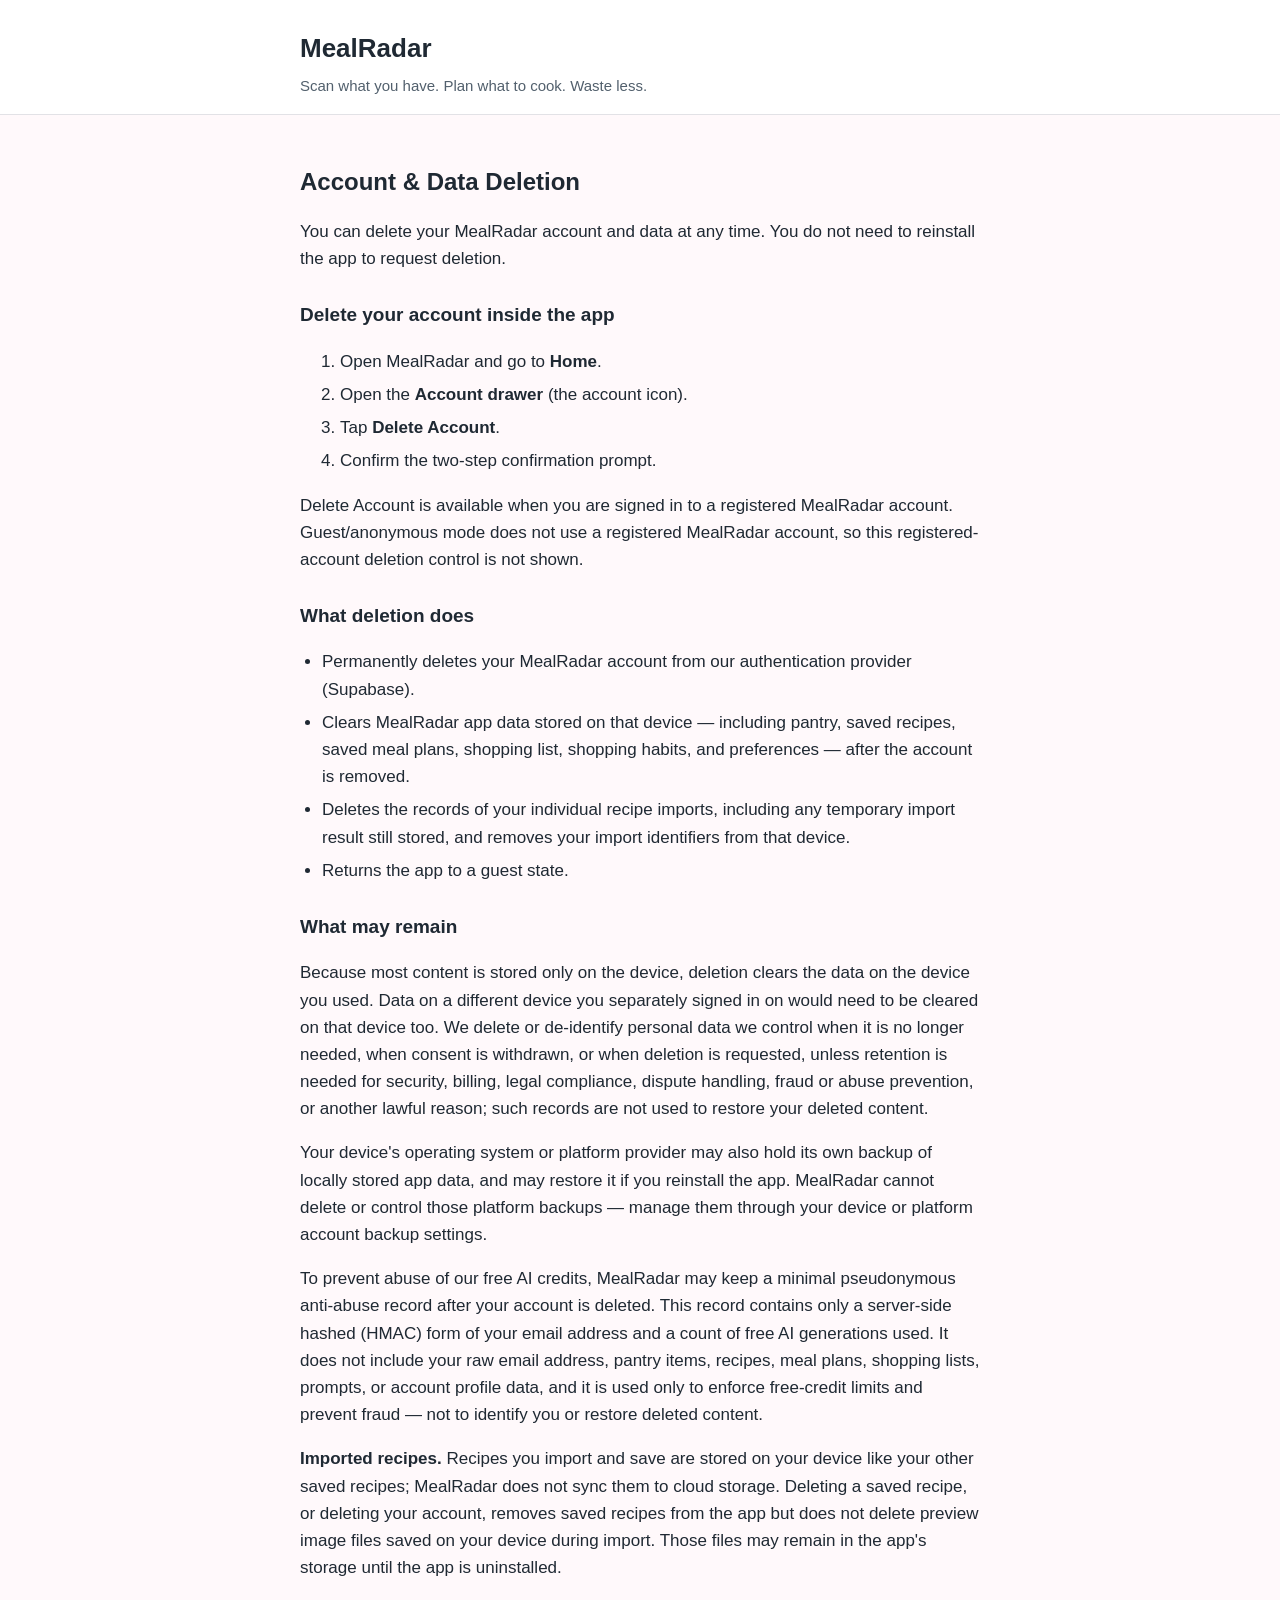
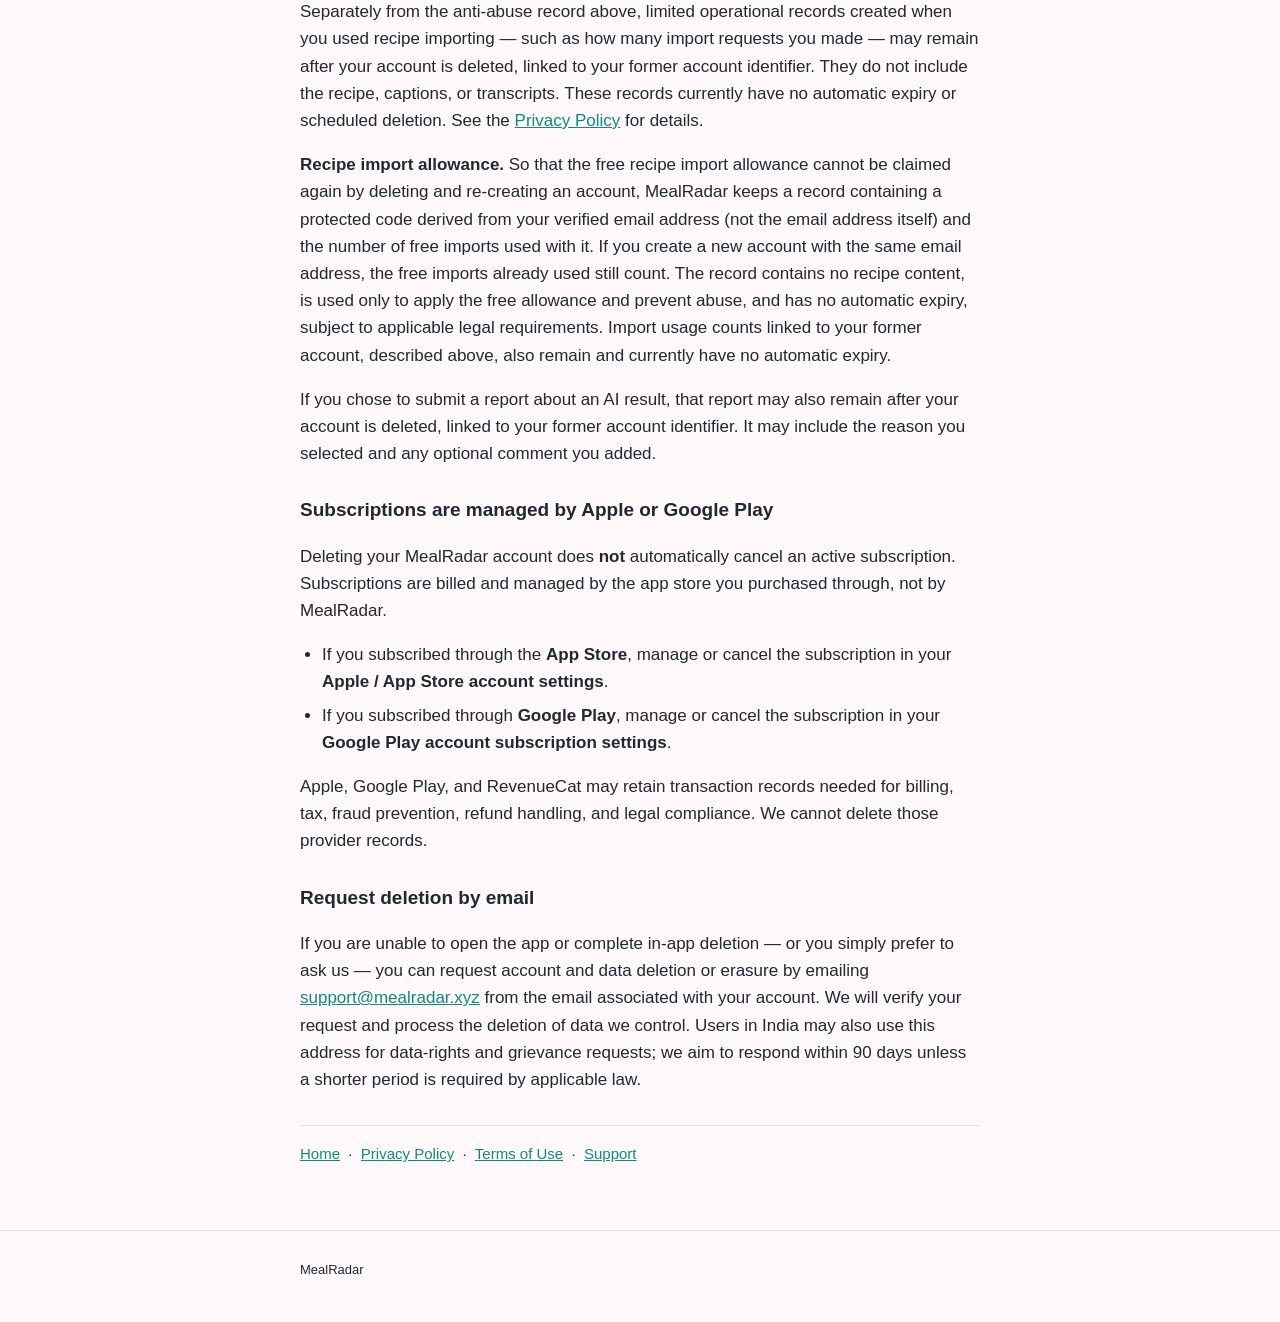
==== commit 0924d26b: "docs: disclose recipe import allowances and data retention" ====
--- a/delete-account.html
+++ b/delete-account.html
@@ -38,6 +38,9 @@
       <li>Clears MealRadar app data stored on that device — including pantry,
         saved recipes, saved meal plans, shopping list, shopping habits, and
         preferences — after the account is removed.</li>
+      <li>Deletes the records of your individual recipe imports, including any
+        temporary import result still stored, and removes your import
+        identifiers from that device.</li>
       <li>Returns the app to a guest state.</li>
     </ul>
 
@@ -74,6 +77,16 @@
       transcripts. These records currently have no automatic expiry or scheduled
       deletion. See the <a href="privacy.html">Privacy Policy</a> for
       details.</p>
+    <p><strong>Recipe import allowance.</strong> So that the free recipe import
+      allowance cannot be claimed again by deleting and re-creating an account,
+      MealRadar keeps a record containing a protected code derived from your
+      verified email address (not the email address itself) and the number of
+      free imports used with it. If you create a new account with the same
+      email address, the free imports already used still count. The record
+      contains no recipe content, is used only to apply the free allowance and
+      prevent abuse, and has no automatic expiry, subject to applicable legal
+      requirements. Import usage counts linked to your former account, described
+      above, also remain and currently have no automatic expiry.</p>
     <p>If you chose to submit a report about an AI result, that report may also
       remain after your account is deleted, linked to your former account
       identifier. It may include the reason you selected and any optional
